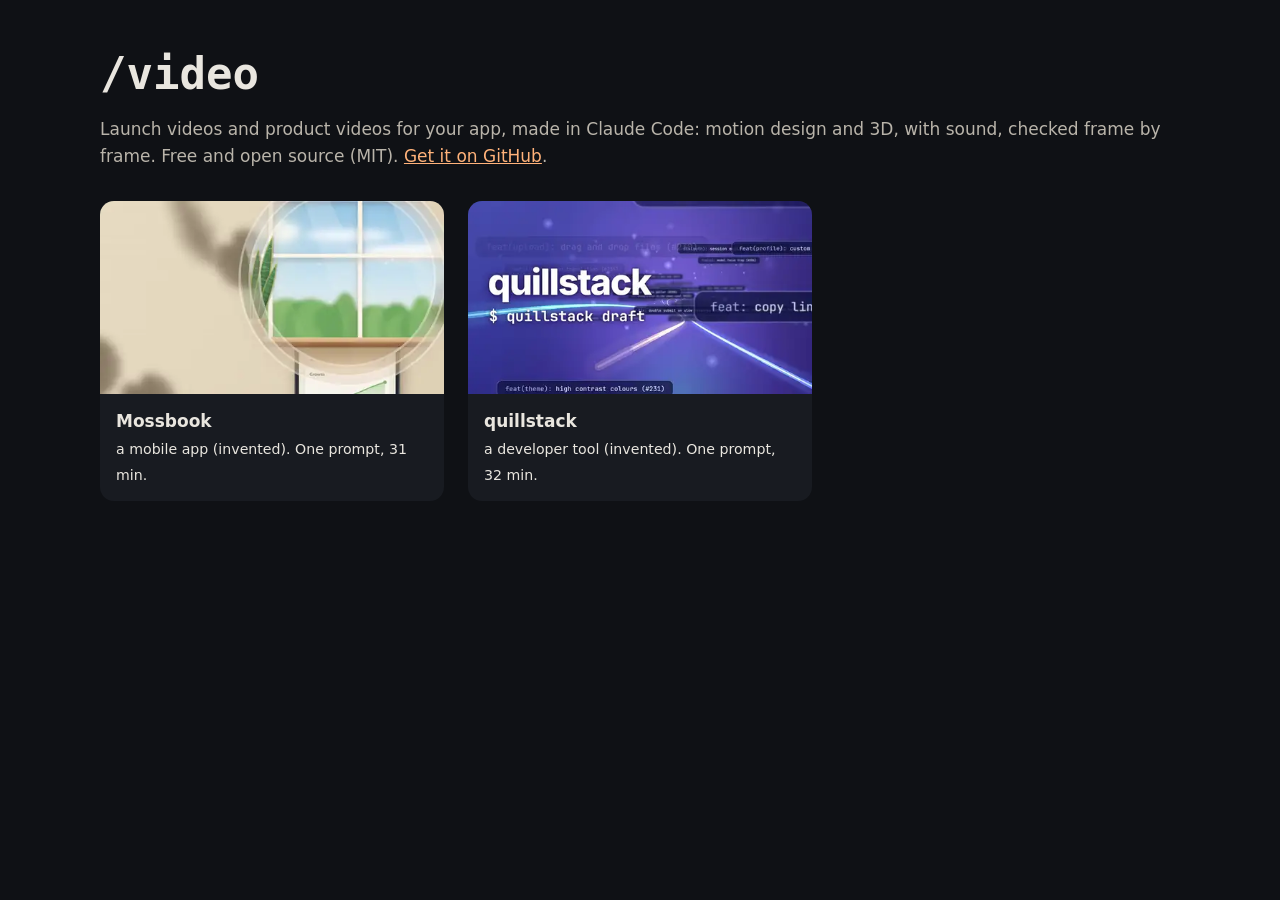
==== docs/index.html @ 2d89b3e0 "feat(readme): Mossbook and quillstack proof films on the README and site, with poster paths that wor" ====
<!doctype html><html lang="en"><head><meta charset="utf-8"><meta name="viewport" content="width=device-width,initial-scale=1"><title>/video: launch videos made in Claude Code</title><link rel="stylesheet" href="style.css"></head><body><main>
<h1><code>/video</code></h1>
<p class="sub">Launch videos and product videos for your app, made in Claude Code: motion design and 3D, with sound,
checked frame by frame. Free and open source (MIT). <a href="https://github.com/munvard/video-skill">Get it on GitHub</a>.</p>
<div class="grid"><a class="card" href="films/mossbook.html"><img src="films/media/mossbook.webp" alt="A monstera grows in a round photo that becomes the app&#x27;s plant screen"><div><b>Mossbook</b><br><small>a mobile app (invented). One prompt, 31 min.</small></div></a><a class="card" href="films/quillstack.html"><img src="films/media/quillstack.webp" alt="Commit messages fly past in a tunnel of light and land as a clean changelog"><div><b>quillstack</b><br><small>a developer tool (invented). One prompt, 32 min.</small></div></a></div></main></body></html>
---- docs/style.css ----
body{margin:0;font:17px/1.55 system-ui,-apple-system,Segoe UI,sans-serif;background:#0f1115;color:#e9e6df}
main{max-width:1080px;margin:0 auto;padding:40px 24px 80px}a{color:#ffb27a}h1{font-size:44px;margin:0 0 8px}
.sub{color:#b9b4aa;margin:0 0 32px}.grid{display:grid;grid-template-columns:repeat(auto-fill,minmax(300px,1fr));gap:24px}
.card{background:#181b21;border-radius:14px;overflow:hidden;text-decoration:none;color:inherit}
.card img{width:100%;display:block}.card div{padding:14px 16px}.cuts{display:flex;gap:20px;flex-wrap:wrap;align-items:flex-start}
video{background:#000;border-radius:12px;max-width:100%}.v916{width:340px}.v169{width:680px}
pre{white-space:pre-wrap;background:#181b21;padding:16px;border-radius:10px}table{border-collapse:collapse}
td,th{border-bottom:1px solid #2a2e36;padding:6px 14px 6px 0;text-align:left}
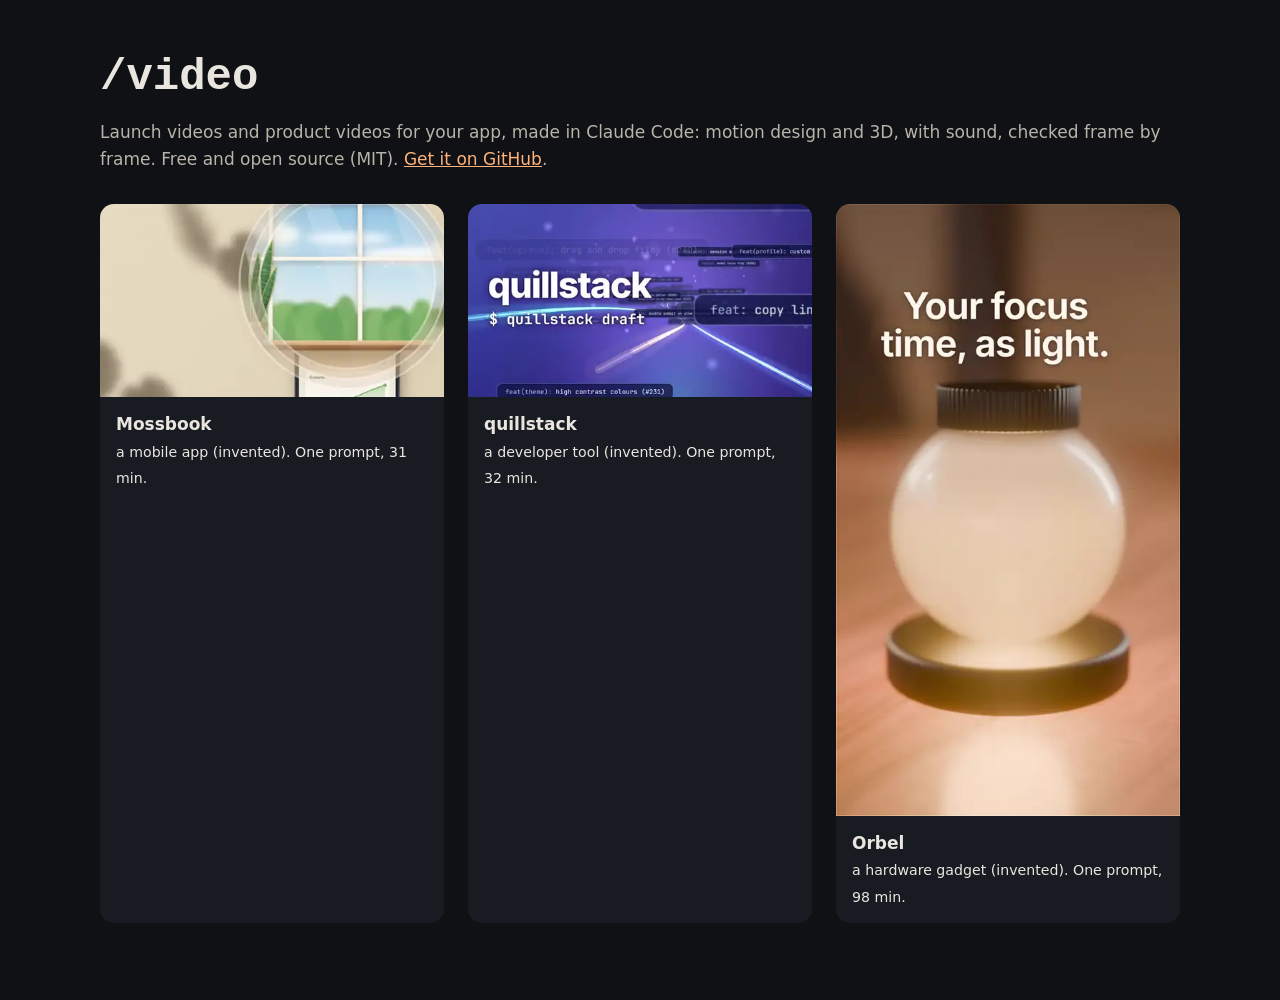
==== commit 3983b5a1: "feat(readme): Orbel proof film, with its 16:9 end hold FAIL stated as it is Co-Authored-By: Claude O" ====
--- a/docs/index.html
+++ b/docs/index.html
@@ -2,4 +2,4 @@
 <h1><code>/video</code></h1>
 <p class="sub">Launch videos and product videos for your app, made in Claude Code: motion design and 3D, with sound,
 checked frame by frame. Free and open source (MIT). <a href="https://github.com/munvard/video-skill">Get it on GitHub</a>.</p>
-<div class="grid"><a class="card" href="films/mossbook.html"><img src="films/media/mossbook.webp" alt="A monstera grows in a round photo that becomes the app&#x27;s plant screen"><div><b>Mossbook</b><br><small>a mobile app (invented). One prompt, 31 min.</small></div></a><a class="card" href="films/quillstack.html"><img src="films/media/quillstack.webp" alt="Commit messages fly past in a tunnel of light and land as a clean changelog"><div><b>quillstack</b><br><small>a developer tool (invented). One prompt, 32 min.</small></div></a></div></main></body></html>
+<div class="grid"><a class="card" href="films/mossbook.html"><img src="films/media/mossbook.webp" alt="A monstera grows in a round photo that becomes the app&#x27;s plant screen"><div><b>Mossbook</b><br><small>a mobile app (invented). One prompt, 31 min.</small></div></a><a class="card" href="films/quillstack.html"><img src="films/media/quillstack.webp" alt="Commit messages fly past in a tunnel of light and land as a clean changelog"><div><b>quillstack</b><br><small>a developer tool (invented). One prompt, 32 min.</small></div></a><a class="card" href="films/orbel.html"><img src="films/media/orbel.webp" alt="A frosted glass orb on a wooden desk glows warm, drains as time passes, then breathes blue"><div><b>Orbel</b><br><small>a hardware gadget (invented). One prompt, 98 min.</small></div></a></div></main></body></html>
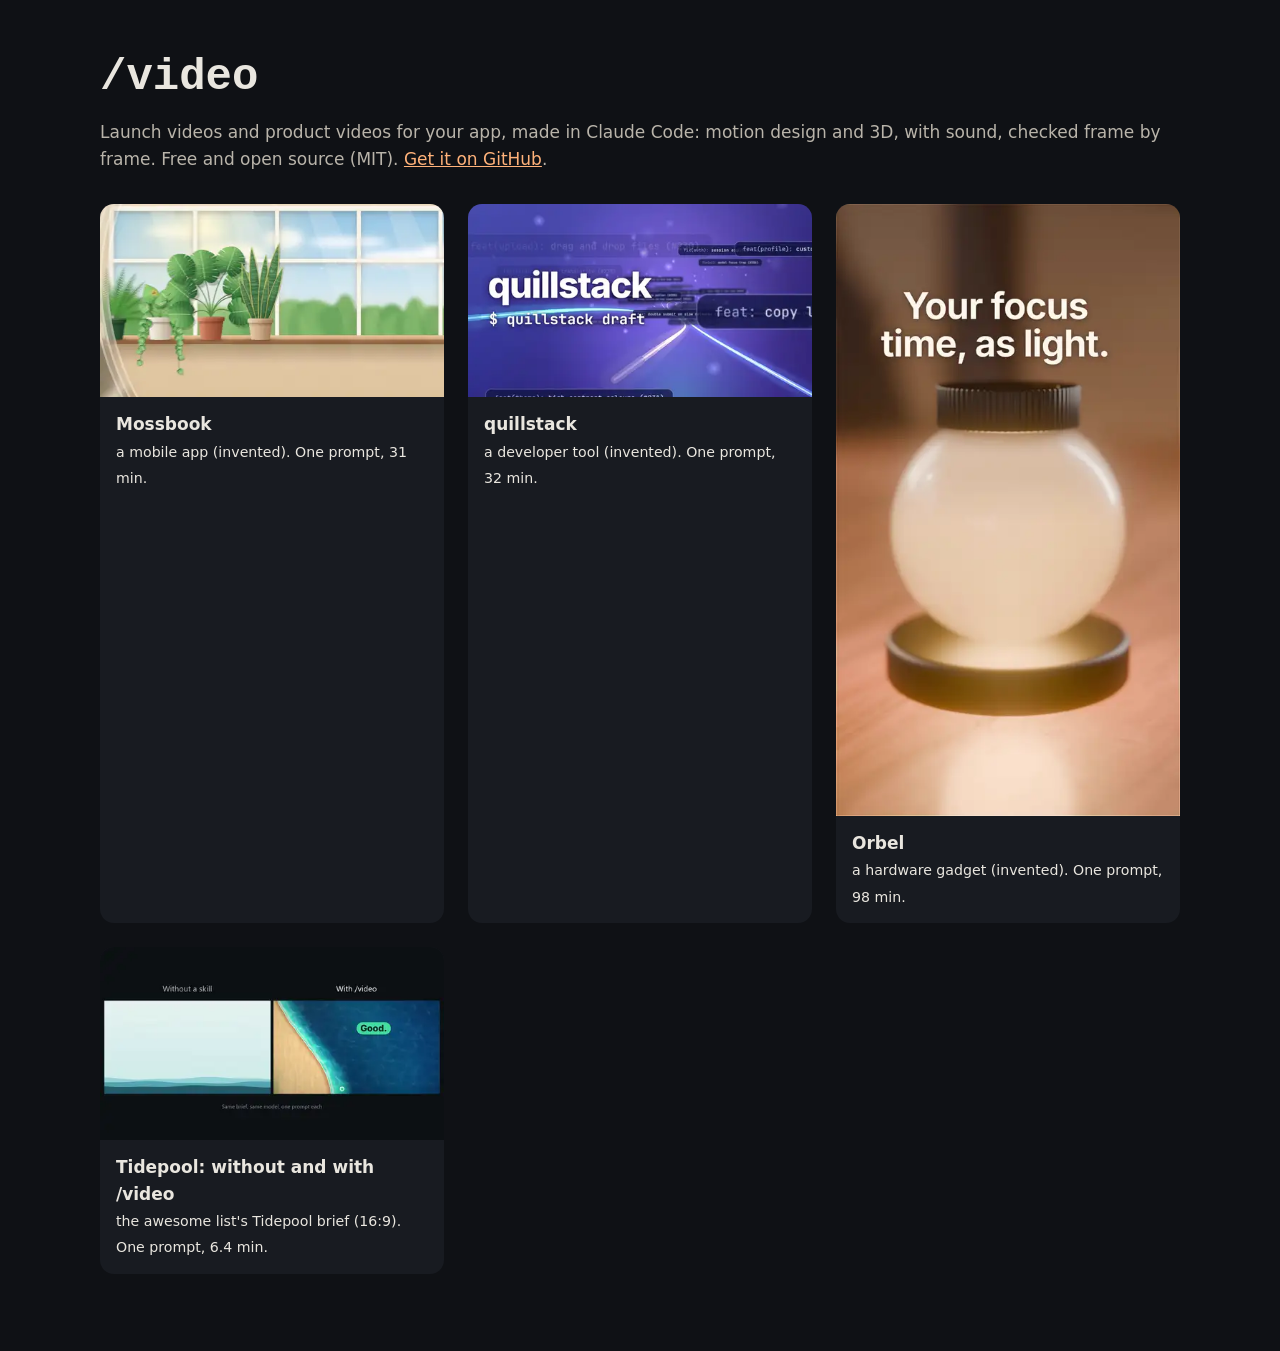
==== commit a7abe57a: "feat(readme): Tidepool without and with /video, rerun on the final skill, side by side with timed nu" ====
--- a/docs/index.html
+++ b/docs/index.html
@@ -2,4 +2,4 @@
 <h1><code>/video</code></h1>
 <p class="sub">Launch videos and product videos for your app, made in Claude Code: motion design and 3D, with sound,
 checked frame by frame. Free and open source (MIT). <a href="https://github.com/munvard/video-skill">Get it on GitHub</a>.</p>
-<div class="grid"><a class="card" href="films/mossbook.html"><img src="films/media/mossbook.webp" alt="A monstera grows in a round photo that becomes the app&#x27;s plant screen"><div><b>Mossbook</b><br><small>a mobile app (invented). One prompt, 31 min.</small></div></a><a class="card" href="films/quillstack.html"><img src="films/media/quillstack.webp" alt="Commit messages fly past in a tunnel of light and land as a clean changelog"><div><b>quillstack</b><br><small>a developer tool (invented). One prompt, 32 min.</small></div></a><a class="card" href="films/orbel.html"><img src="films/media/orbel.webp" alt="A frosted glass orb on a wooden desk glows warm, drains as time passes, then breathes blue"><div><b>Orbel</b><br><small>a hardware gadget (invented). One prompt, 98 min.</small></div></a></div></main></body></html>
+<div class="grid"><a class="card" href="films/mossbook.html"><img src="films/media/mossbook.webp" alt="A monstera grows in a round photo that becomes the app&#x27;s plant screen"><div><b>Mossbook</b><br><small>a mobile app (invented). One prompt, 31 min.</small></div></a><a class="card" href="films/quillstack.html"><img src="films/media/quillstack.webp" alt="Commit messages fly past in a tunnel of light and land as a clean changelog"><div><b>quillstack</b><br><small>a developer tool (invented). One prompt, 32 min.</small></div></a><a class="card" href="films/orbel.html"><img src="films/media/orbel.webp" alt="A frosted glass orb on a wooden desk glows warm, drains as time passes, then breathes blue"><div><b>Orbel</b><br><small>a hardware gadget (invented). One prompt, 98 min.</small></div></a><a class="card" href="films/tidepool.html"><img src="films/media/tidepool.webp" alt="Left: a pale card that says Good. Right: an aerial beach with Good, Fair and Stay out badges"><div><b>Tidepool: without and with /video</b><br><small>the awesome list&#x27;s Tidepool brief (16:9). One prompt, 6.4 min.</small></div></a></div></main></body></html>
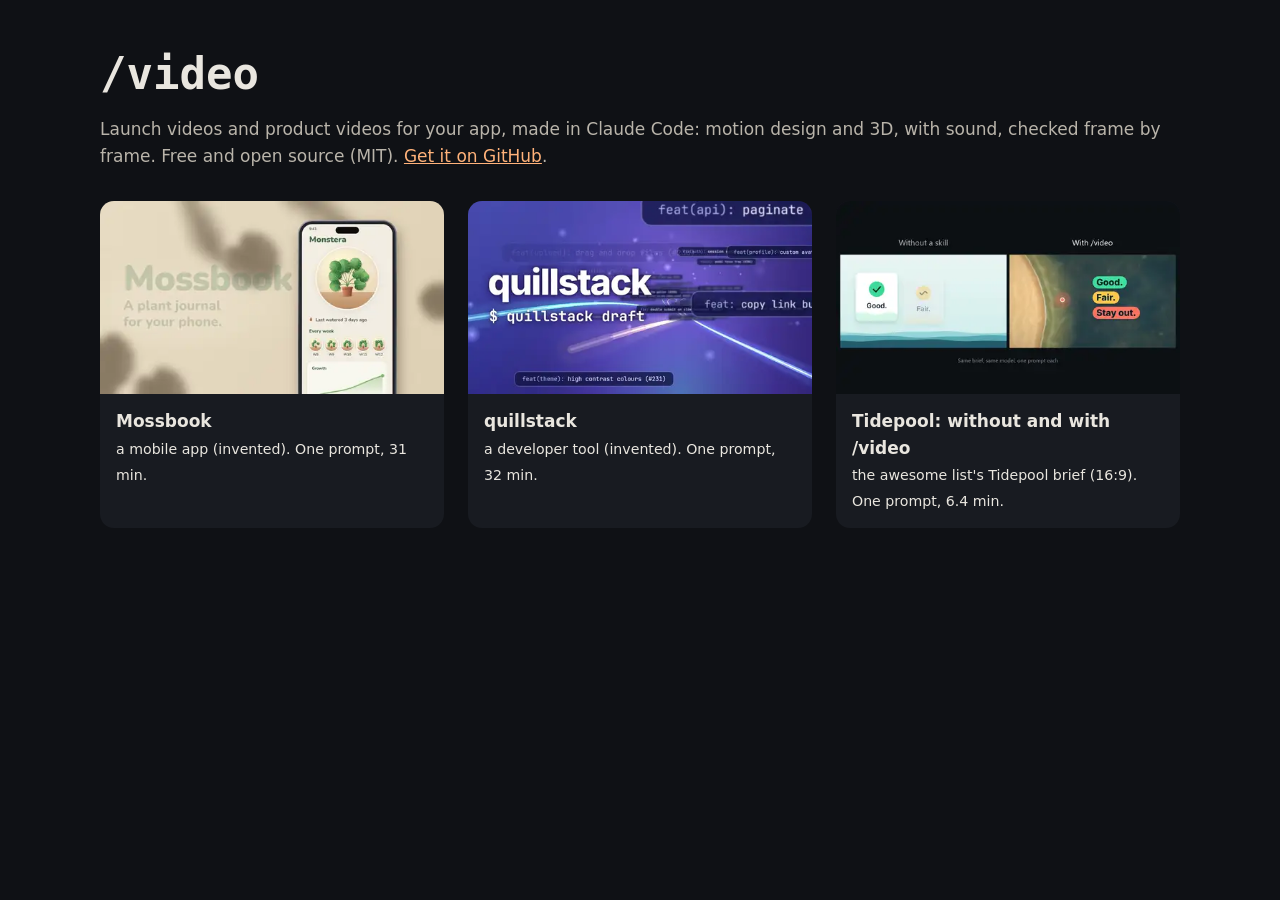
==== commit f1fea355: "chore(readme): Orbel off the README until its rerun on the fixed skill Co-Authored-By: Claude Opus 5" ====
--- a/docs/index.html
+++ b/docs/index.html
@@ -2,4 +2,4 @@
 <h1><code>/video</code></h1>
 <p class="sub">Launch videos and product videos for your app, made in Claude Code: motion design and 3D, with sound,
 checked frame by frame. Free and open source (MIT). <a href="https://github.com/munvard/video-skill">Get it on GitHub</a>.</p>
-<div class="grid"><a class="card" href="films/mossbook.html"><img src="films/media/mossbook.webp" alt="A monstera grows in a round photo that becomes the app&#x27;s plant screen"><div><b>Mossbook</b><br><small>a mobile app (invented). One prompt, 31 min.</small></div></a><a class="card" href="films/quillstack.html"><img src="films/media/quillstack.webp" alt="Commit messages fly past in a tunnel of light and land as a clean changelog"><div><b>quillstack</b><br><small>a developer tool (invented). One prompt, 32 min.</small></div></a><a class="card" href="films/orbel.html"><img src="films/media/orbel.webp" alt="A frosted glass orb on a wooden desk glows warm, drains as time passes, then breathes blue"><div><b>Orbel</b><br><small>a hardware gadget (invented). One prompt, 98 min.</small></div></a><a class="card" href="films/tidepool.html"><img src="films/media/tidepool.webp" alt="Left: a pale card that says Good. Right: an aerial beach with Good, Fair and Stay out badges"><div><b>Tidepool: without and with /video</b><br><small>the awesome list&#x27;s Tidepool brief (16:9). One prompt, 6.4 min.</small></div></a></div></main></body></html>
+<div class="grid"><a class="card" href="films/mossbook.html"><img src="films/media/mossbook.webp" alt="A monstera grows in a round photo that becomes the app&#x27;s plant screen"><div><b>Mossbook</b><br><small>a mobile app (invented). One prompt, 31 min.</small></div></a><a class="card" href="films/quillstack.html"><img src="films/media/quillstack.webp" alt="Commit messages fly past in a tunnel of light and land as a clean changelog"><div><b>quillstack</b><br><small>a developer tool (invented). One prompt, 32 min.</small></div></a><a class="card" href="films/tidepool.html"><img src="films/media/tidepool.webp" alt="Left: a pale card that says Good. Right: an aerial beach with Good, Fair and Stay out badges"><div><b>Tidepool: without and with /video</b><br><small>the awesome list&#x27;s Tidepool brief (16:9). One prompt, 6.4 min.</small></div></a></div></main></body></html>
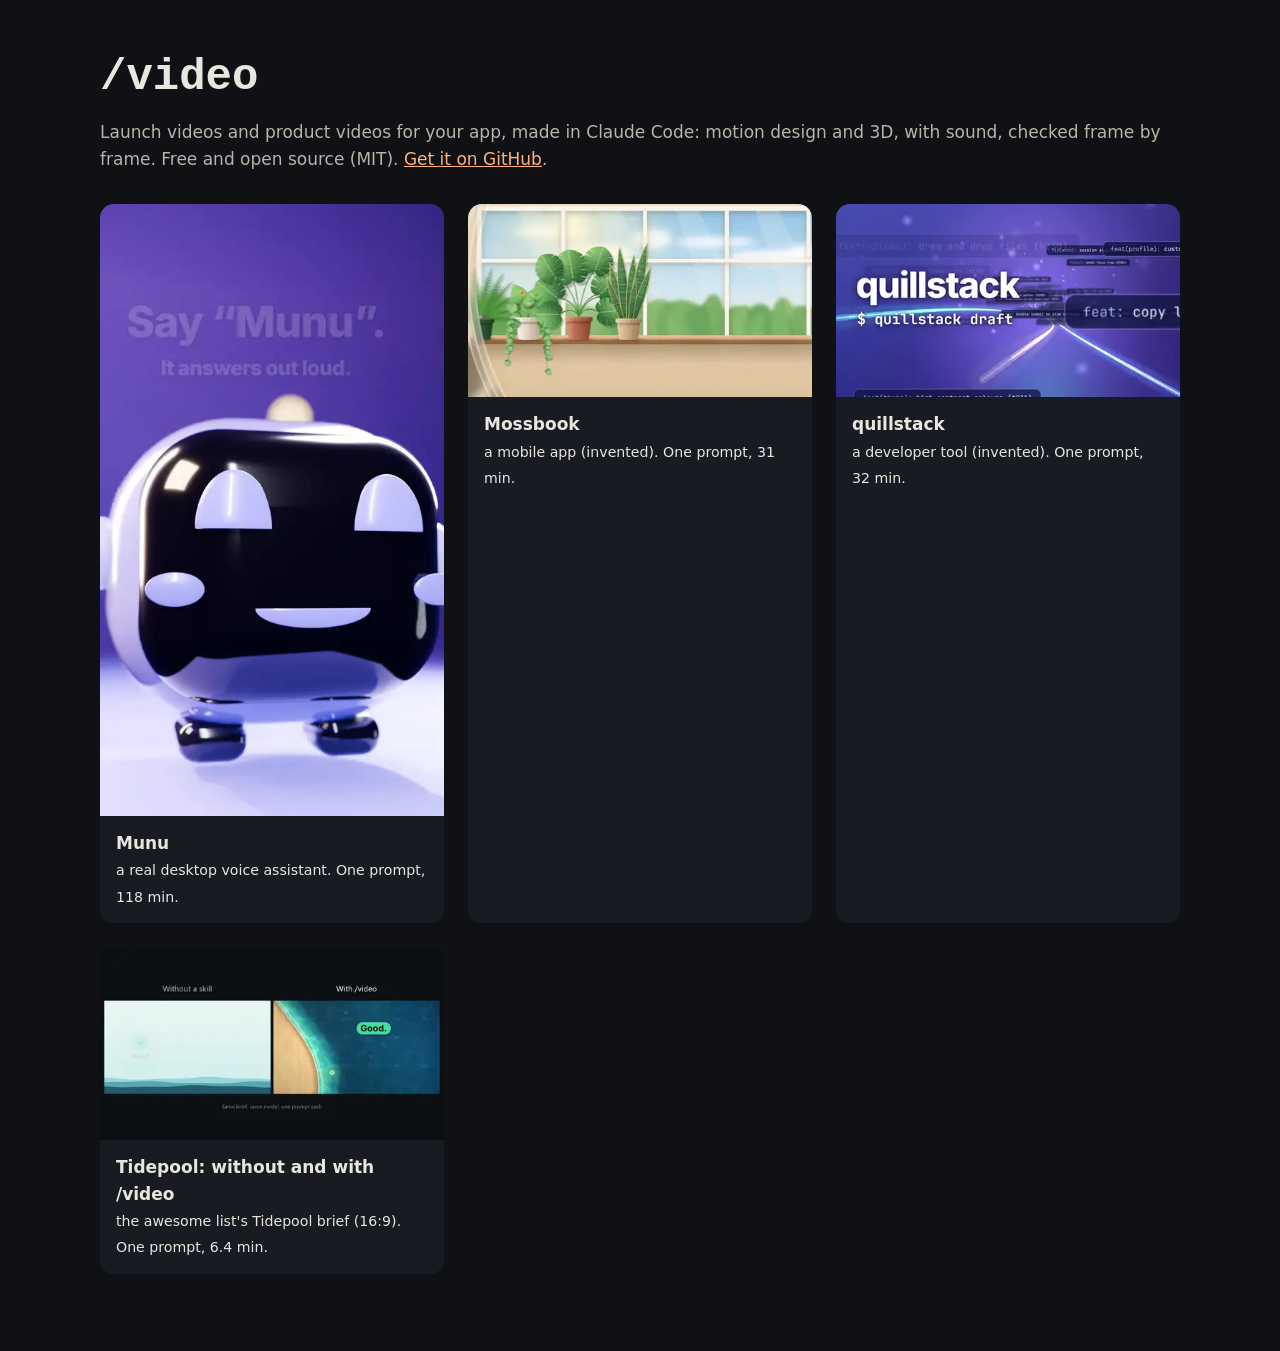
==== commit 7391c02e: "feat(readme): the Munu launch film leads the README, made from its public page in one prompt Co-Auth" ====
--- a/docs/index.html
+++ b/docs/index.html
@@ -2,4 +2,4 @@
 <h1><code>/video</code></h1>
 <p class="sub">Launch videos and product videos for your app, made in Claude Code: motion design and 3D, with sound,
 checked frame by frame. Free and open source (MIT). <a href="https://github.com/munvard/video-skill">Get it on GitHub</a>.</p>
-<div class="grid"><a class="card" href="films/mossbook.html"><img src="films/media/mossbook.webp" alt="A monstera grows in a round photo that becomes the app&#x27;s plant screen"><div><b>Mossbook</b><br><small>a mobile app (invented). One prompt, 31 min.</small></div></a><a class="card" href="films/quillstack.html"><img src="films/media/quillstack.webp" alt="Commit messages fly past in a tunnel of light and land as a clean changelog"><div><b>quillstack</b><br><small>a developer tool (invented). One prompt, 32 min.</small></div></a><a class="card" href="films/tidepool.html"><img src="films/media/tidepool.webp" alt="Left: a pale card that says Good. Right: an aerial beach with Good, Fair and Stay out badges"><div><b>Tidepool: without and with /video</b><br><small>the awesome list&#x27;s Tidepool brief (16:9). One prompt, 6.4 min.</small></div></a></div></main></body></html>
+<div class="grid"><a class="card" href="films/munu.html"><img src="films/media/munu.webp" alt="A glossy 3D droid with a black glass face smiles under the words Say Munu"><div><b>Munu</b><br><small>a real desktop voice assistant. One prompt, 118 min.</small></div></a><a class="card" href="films/mossbook.html"><img src="films/media/mossbook.webp" alt="A monstera grows in a round photo that becomes the app&#x27;s plant screen"><div><b>Mossbook</b><br><small>a mobile app (invented). One prompt, 31 min.</small></div></a><a class="card" href="films/quillstack.html"><img src="films/media/quillstack.webp" alt="Commit messages fly past in a tunnel of light and land as a clean changelog"><div><b>quillstack</b><br><small>a developer tool (invented). One prompt, 32 min.</small></div></a><a class="card" href="films/tidepool.html"><img src="films/media/tidepool.webp" alt="Left: a pale card that says Good. Right: an aerial beach with Good, Fair and Stay out badges"><div><b>Tidepool: without and with /video</b><br><small>the awesome list&#x27;s Tidepool brief (16:9). One prompt, 6.4 min.</small></div></a></div></main></body></html>
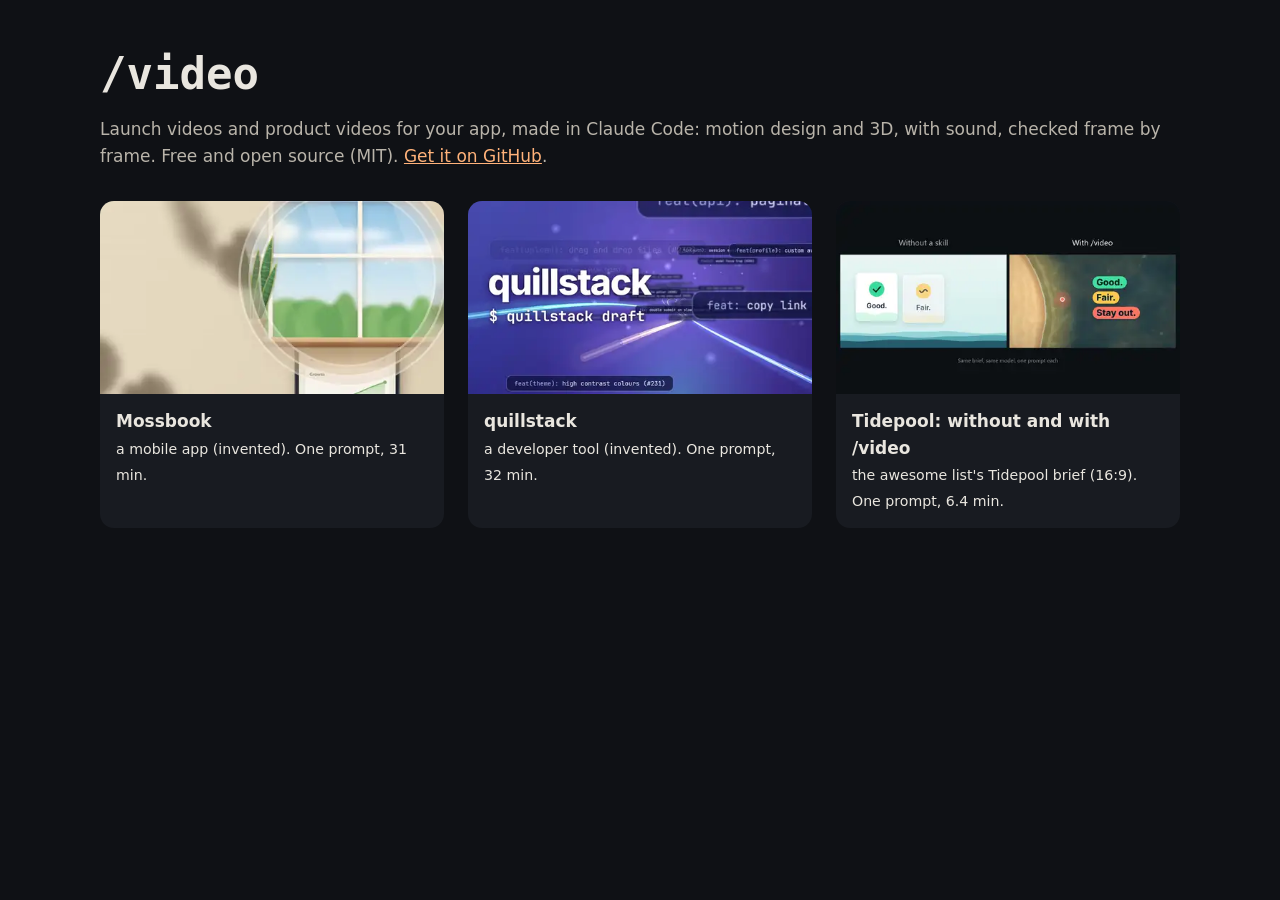
==== commit 9c4ea4a5: "chore(readme): remove the Munu film from the README, the gallery and its page Co-Authored-By: Claude" ====
--- a/docs/index.html
+++ b/docs/index.html
@@ -2,4 +2,4 @@
 <h1><code>/video</code></h1>
 <p class="sub">Launch videos and product videos for your app, made in Claude Code: motion design and 3D, with sound,
 checked frame by frame. Free and open source (MIT). <a href="https://github.com/munvard/video-skill">Get it on GitHub</a>.</p>
-<div class="grid"><a class="card" href="films/munu.html"><img src="films/media/munu.webp" alt="A glossy 3D droid with a black glass face smiles under the words Say Munu"><div><b>Munu</b><br><small>a real desktop voice assistant. One prompt, 118 min.</small></div></a><a class="card" href="films/mossbook.html"><img src="films/media/mossbook.webp" alt="A monstera grows in a round photo that becomes the app&#x27;s plant screen"><div><b>Mossbook</b><br><small>a mobile app (invented). One prompt, 31 min.</small></div></a><a class="card" href="films/quillstack.html"><img src="films/media/quillstack.webp" alt="Commit messages fly past in a tunnel of light and land as a clean changelog"><div><b>quillstack</b><br><small>a developer tool (invented). One prompt, 32 min.</small></div></a><a class="card" href="films/tidepool.html"><img src="films/media/tidepool.webp" alt="Left: a pale card that says Good. Right: an aerial beach with Good, Fair and Stay out badges"><div><b>Tidepool: without and with /video</b><br><small>the awesome list&#x27;s Tidepool brief (16:9). One prompt, 6.4 min.</small></div></a></div></main></body></html>
+<div class="grid"><a class="card" href="films/mossbook.html"><img src="films/media/mossbook.webp" alt="A monstera grows in a round photo that becomes the app&#x27;s plant screen"><div><b>Mossbook</b><br><small>a mobile app (invented). One prompt, 31 min.</small></div></a><a class="card" href="films/quillstack.html"><img src="films/media/quillstack.webp" alt="Commit messages fly past in a tunnel of light and land as a clean changelog"><div><b>quillstack</b><br><small>a developer tool (invented). One prompt, 32 min.</small></div></a><a class="card" href="films/tidepool.html"><img src="films/media/tidepool.webp" alt="Left: a pale card that says Good. Right: an aerial beach with Good, Fair and Stay out badges"><div><b>Tidepool: without and with /video</b><br><small>the awesome list&#x27;s Tidepool brief (16:9). One prompt, 6.4 min.</small></div></a></div></main></body></html>
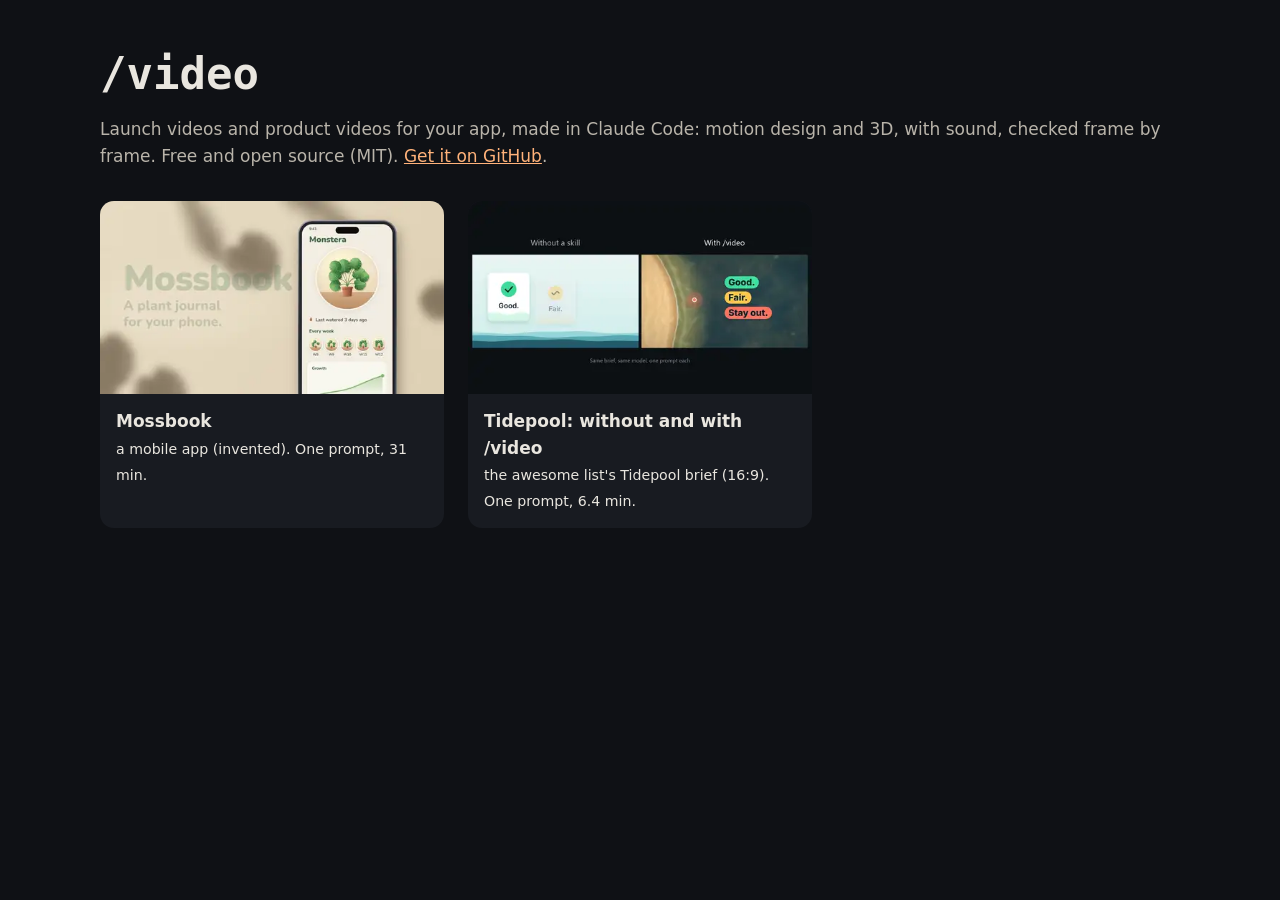
==== commit 6679b8e2: "fix(readme): drop the quillstack film, show Mossbook full width until a second film joins; the direc" ====
--- a/docs/index.html
+++ b/docs/index.html
@@ -2,4 +2,4 @@
 <h1><code>/video</code></h1>
 <p class="sub">Launch videos and product videos for your app, made in Claude Code: motion design and 3D, with sound,
 checked frame by frame. Free and open source (MIT). <a href="https://github.com/munvard/video-skill">Get it on GitHub</a>.</p>
-<div class="grid"><a class="card" href="films/mossbook.html"><img src="films/media/mossbook.webp" alt="A monstera grows in a round photo that becomes the app&#x27;s plant screen"><div><b>Mossbook</b><br><small>a mobile app (invented). One prompt, 31 min.</small></div></a><a class="card" href="films/quillstack.html"><img src="films/media/quillstack.webp" alt="Commit messages fly past in a tunnel of light and land as a clean changelog"><div><b>quillstack</b><br><small>a developer tool (invented). One prompt, 32 min.</small></div></a><a class="card" href="films/tidepool.html"><img src="films/media/tidepool.webp" alt="Left: a pale card that says Good. Right: an aerial beach with Good, Fair and Stay out badges"><div><b>Tidepool: without and with /video</b><br><small>the awesome list&#x27;s Tidepool brief (16:9). One prompt, 6.4 min.</small></div></a></div></main></body></html>
+<div class="grid"><a class="card" href="films/mossbook.html"><img src="films/media/mossbook.webp" alt="A monstera grows in a round photo that becomes the app&#x27;s plant screen"><div><b>Mossbook</b><br><small>a mobile app (invented). One prompt, 31 min.</small></div></a><a class="card" href="films/tidepool.html"><img src="films/media/tidepool.webp" alt="Left: a pale card that says Good. Right: an aerial beach with Good, Fair and Stay out badges"><div><b>Tidepool: without and with /video</b><br><small>the awesome list&#x27;s Tidepool brief (16:9). One prompt, 6.4 min.</small></div></a></div></main></body></html>
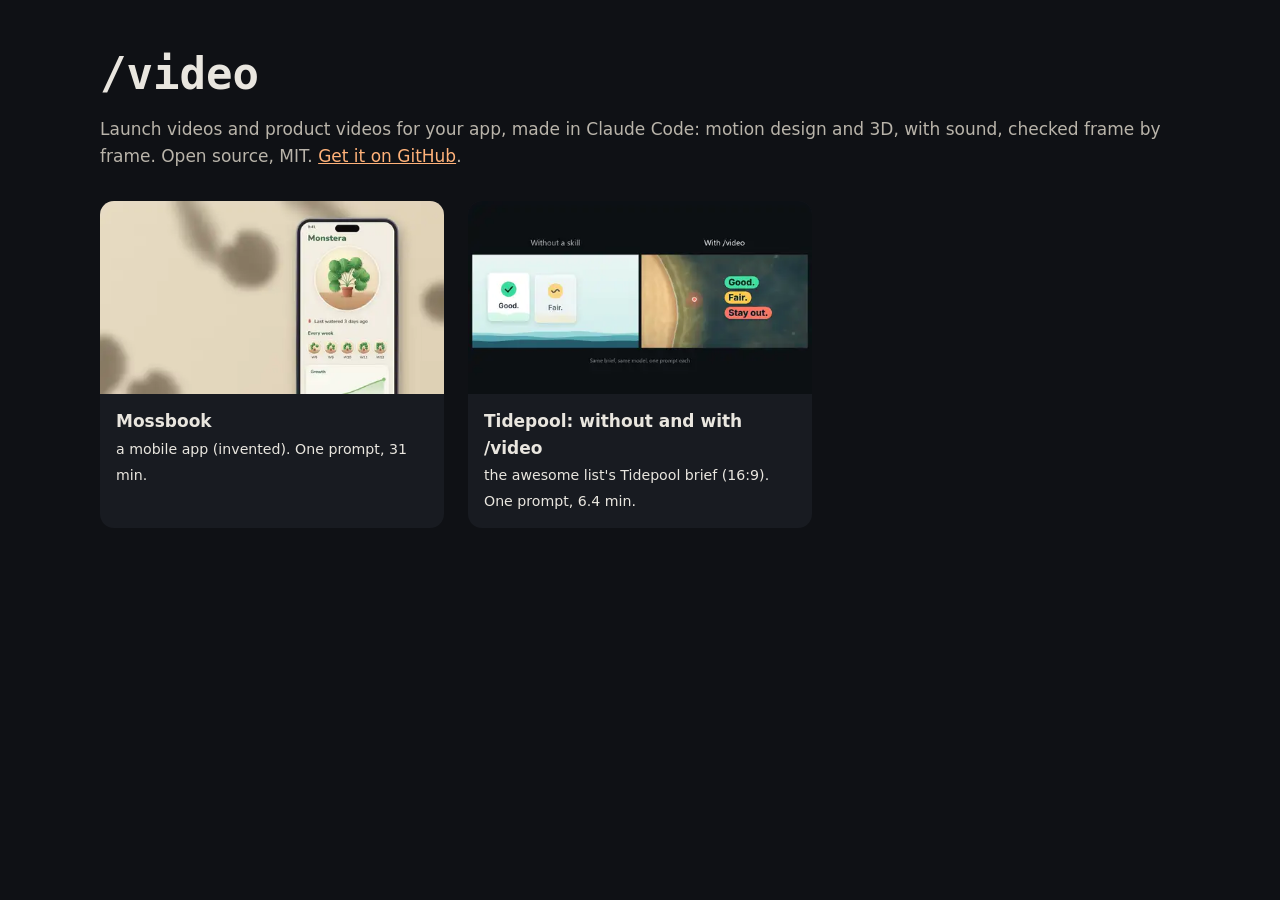
==== commit cc6ea5e7: "fix(director): a reel with a physical subject gets a Blender hero shot even in QUICK; the README say" ====
--- a/docs/index.html
+++ b/docs/index.html
@@ -1,5 +1,5 @@
 <!doctype html><html lang="en"><head><meta charset="utf-8"><meta name="viewport" content="width=device-width,initial-scale=1"><title>/video: launch videos made in Claude Code</title><link rel="stylesheet" href="style.css"></head><body><main>
 <h1><code>/video</code></h1>
 <p class="sub">Launch videos and product videos for your app, made in Claude Code: motion design and 3D, with sound,
-checked frame by frame. Free and open source (MIT). <a href="https://github.com/munvard/video-skill">Get it on GitHub</a>.</p>
+checked frame by frame. Open source, MIT. <a href="https://github.com/munvard/video-skill">Get it on GitHub</a>.</p>
 <div class="grid"><a class="card" href="films/mossbook.html"><img src="films/media/mossbook.webp" alt="A monstera grows in a round photo that becomes the app&#x27;s plant screen"><div><b>Mossbook</b><br><small>a mobile app (invented). One prompt, 31 min.</small></div></a><a class="card" href="films/tidepool.html"><img src="films/media/tidepool.webp" alt="Left: a pale card that says Good. Right: an aerial beach with Good, Fair and Stay out badges"><div><b>Tidepool: without and with /video</b><br><small>the awesome list&#x27;s Tidepool brief (16:9). One prompt, 6.4 min.</small></div></a></div></main></body></html>
